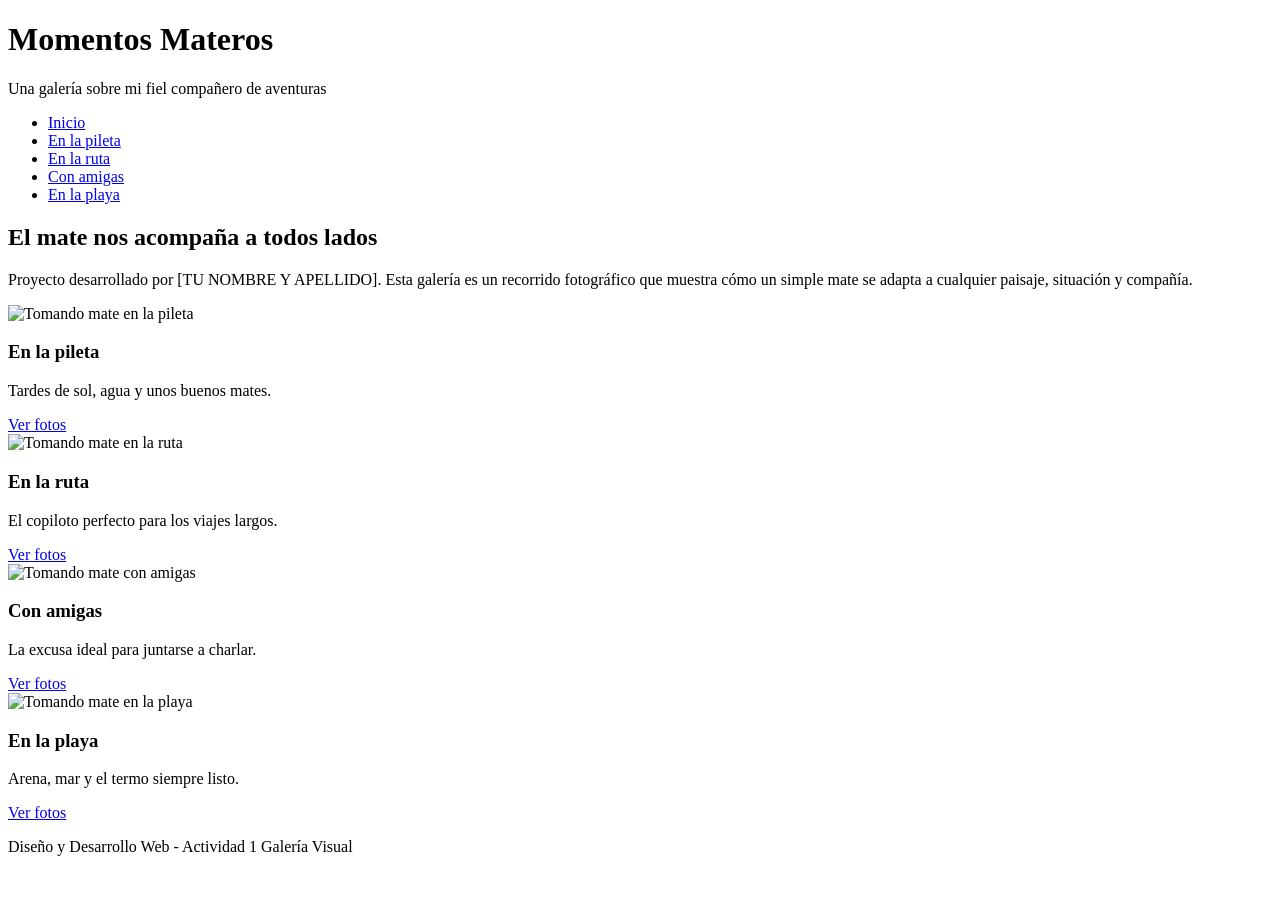
==== index.html @ 0b498d73 "Create index.html" ====
<!DOCTYPE html>
<html lang="es">
<head>
    <meta charset="UTF-8">
    <meta name="viewport" content="width=device-width, initial-scale=1.0">
    <title>Momentos Materos - Galería Visual</title>
    <link rel="stylesheet" href="css/style.css">
</head>
<body>
    <header>
        <div class="header-container">
            <h1>Momentos Materos</h1>
            <p>Una galería sobre mi fiel compañero de aventuras</p>
        </div>
        <nav>
            <ul>
                <li><a href="index.html" class="activo">Inicio</a></li>
                <li><a href="pileta.html">En la pileta</a></li>
                <li><a href="ruta.html">En la ruta</a></li>
                <li><a href="amigas.html">Con amigas</a></li>
                <li><a href="playa.html">En la playa</a></li>
            </ul>
        </nav>
    </header>

    <main>
        <section class="presentacion">
            <h2>El mate nos acompaña a todos lados</h2>
            <p>Proyecto desarrollado por [TU NOMBRE Y APELLIDO]. Esta galería es un recorrido fotográfico que muestra cómo un simple mate se adapta a cualquier paisaje, situación y compañía.</p>
        </section>

        <section class="galeria-grid">
            <div class="tarjeta">
                <img src="img/pileta.jpg" alt="Tomando mate en la pileta">
                <h3>En la pileta</h3>
                <p>Tardes de sol, agua y unos buenos mates.</p>
                <a href="pileta.html" class="btn">Ver fotos</a>
            </div>

            <div class="tarjeta">
                <img src="img/ruta.jpg" alt="Tomando mate en la ruta">
                <h3>En la ruta</h3>
                <p>El copiloto perfecto para los viajes largos.</p>
                <a href="ruta.html" class="btn">Ver fotos</a>
            </div>

            <div class="tarjeta">
                <img src="img/amigas.jpg" alt="Tomando mate con amigas">
                <h3>Con amigas</h3>
                <p>La excusa ideal para juntarse a charlar.</p>
                <a href="amigas.html" class="btn">Ver fotos</a>
            </div>

            <div class="tarjeta">
                <img src="img/playa.jpg" alt="Tomando mate en la playa">
                <h3>En la playa</h3>
                <p>Arena, mar y el termo siempre listo.</p>
                <a href="playa.html" class="btn">Ver fotos</a>
            </div>
        </section>
    </main>

    <footer>
        <p>Diseño y Desarrollo Web - Actividad 1 Galería Visual</p>
    </footer>
</body>
</html>
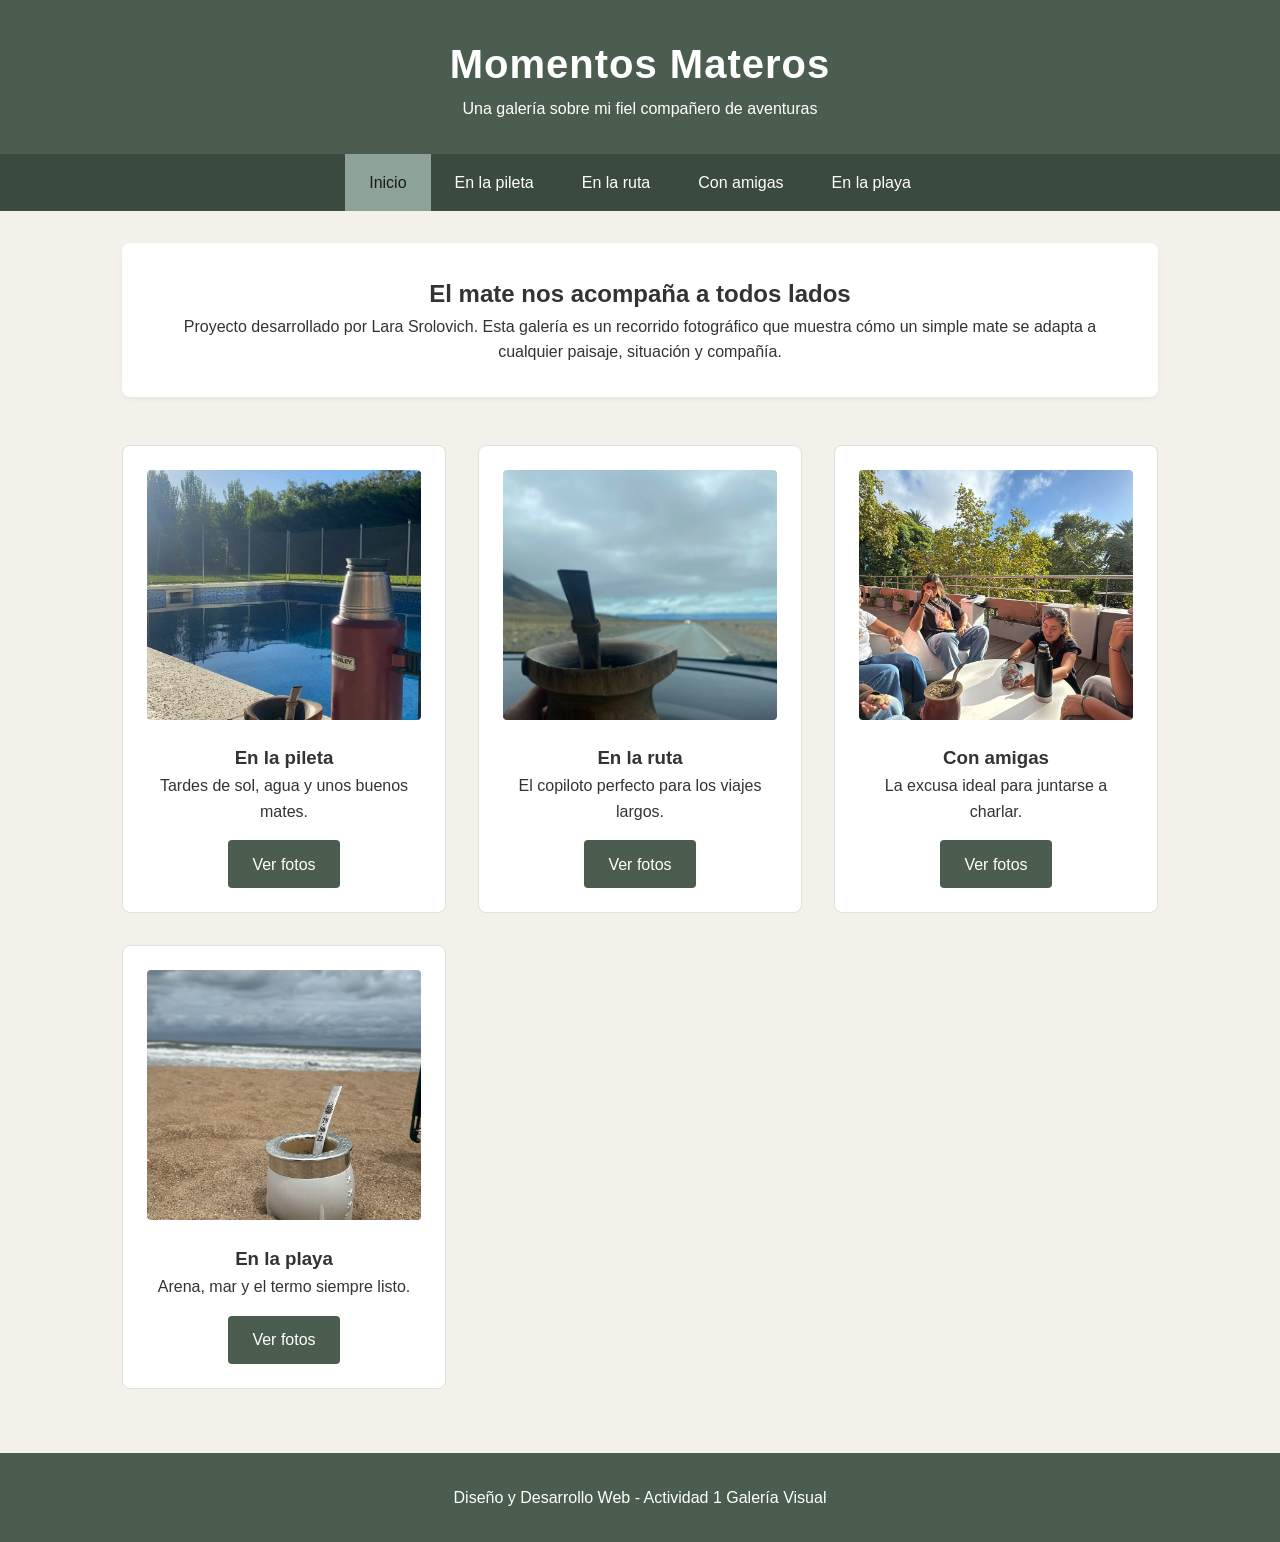
==== commit 5ae0646f: "Update index.html" ====
--- a/index.html
+++ b/index.html
@@ -26,7 +26,7 @@
     <main>
         <section class="presentacion">
             <h2>El mate nos acompaña a todos lados</h2>
-            <p>Proyecto desarrollado por [TU NOMBRE Y APELLIDO]. Esta galería es un recorrido fotográfico que muestra cómo un simple mate se adapta a cualquier paisaje, situación y compañía.</p>
+            <p>Proyecto desarrollado por Lara Srolovich. Esta galería es un recorrido fotográfico que muestra cómo un simple mate se adapta a cualquier paisaje, situación y compañía.</p>
         </section>
 
         <section class="galeria-grid">
--- a/css/style.css
+++ b/css/style.css
@@ -0,0 +1,147 @@
+* {
+    margin: 0;
+    padding: 0;
+    box-sizing: border-box;
+}
+
+body {
+    font-family: 'Segoe UI', Tahoma, Geneva, Verdana, sans-serif;
+    background-color: #f4f1ea;
+    color: #333333;
+    line-height: 1.6;
+}
+
+header {
+    background-color: #4a5d4e;
+    color: #ffffff;
+}
+
+.header-container {
+    text-align: center;
+    padding: 2rem 1rem;
+}
+
+h1 {
+    font-size: 2.5rem;
+    letter-spacing: 1px;
+}
+
+nav {
+    background-color: #3a4a3e;
+}
+
+nav ul {
+    list-style: none;
+    display: flex;
+    justify-content: center;
+    flex-wrap: wrap;
+}
+
+nav ul li a {
+    display: block;
+    padding: 1rem 1.5rem;
+    color: #ffffff;
+    text-decoration: none;
+    transition: background 0.3s;
+}
+
+nav ul li a:hover, nav ul li a.activo {
+    background-color: #8da399;
+    color: #1a1a1a;
+}
+
+main {
+    max-width: 1100px;
+    margin: 0 auto;
+    padding: 2rem;
+}
+
+.presentacion {
+    text-align: center;
+    margin-bottom: 3rem;
+    padding: 2rem;
+    background-color: #ffffff;
+    border-radius: 8px;
+    box-shadow: 0 2px 5px rgba(0,0,0,0.05);
+}
+
+.galeria-grid {
+    display: grid;
+    grid-template-columns: repeat(auto-fit, minmax(250px, 1fr));
+    gap: 2rem;
+}
+
+.tarjeta {
+    background-color: #ffffff;
+    border: 1px solid #e0e0e0;
+    border-radius: 8px;
+    padding: 1.5rem;
+    text-align: center;
+    transition: transform 0.2s;
+}
+
+.tarjeta:hover {
+    transform: translateY(-5px);
+}
+
+.tarjeta img {
+    width: 100%;
+    height: 250px;
+    object-fit: cover;
+    border-radius: 4px;
+    margin-bottom: 1rem;
+}
+
+.btn {
+    display: inline-block;
+    margin-top: 1rem;
+    padding: 0.7rem 1.5rem;
+    background-color: #4a5d4e;
+    color: #ffffff;
+    text-decoration: none;
+    border-radius: 4px;
+}
+
+.btn:hover {
+    background-color: #3a4a3e;
+}
+
+.contenedor-flex {
+    display: flex;
+    gap: 2rem;
+    margin-top: 2rem;
+    align-items: flex-start;
+}
+
+.imagen-detalle, .texto-detalle {
+    flex: 1;
+}
+
+.imagen-detalle img {
+    width: 100%;
+    border-radius: 8px;
+    box-shadow: 0 4px 8px rgba(0,0,0,0.1);
+}
+
+footer {
+    text-align: center;
+    padding: 2rem;
+    background-color: #4a5d4e;
+    color: #ffffff;
+    margin-top: 2rem;
+}
+
+@media screen and (max-width: 768px) {
+    nav ul {
+        flex-direction: column;
+        text-align: center;
+    }
+    
+    .contenedor-flex {
+        flex-direction: column;
+    }
+    
+    h1 {
+        font-size: 2rem;
+    }
+}
